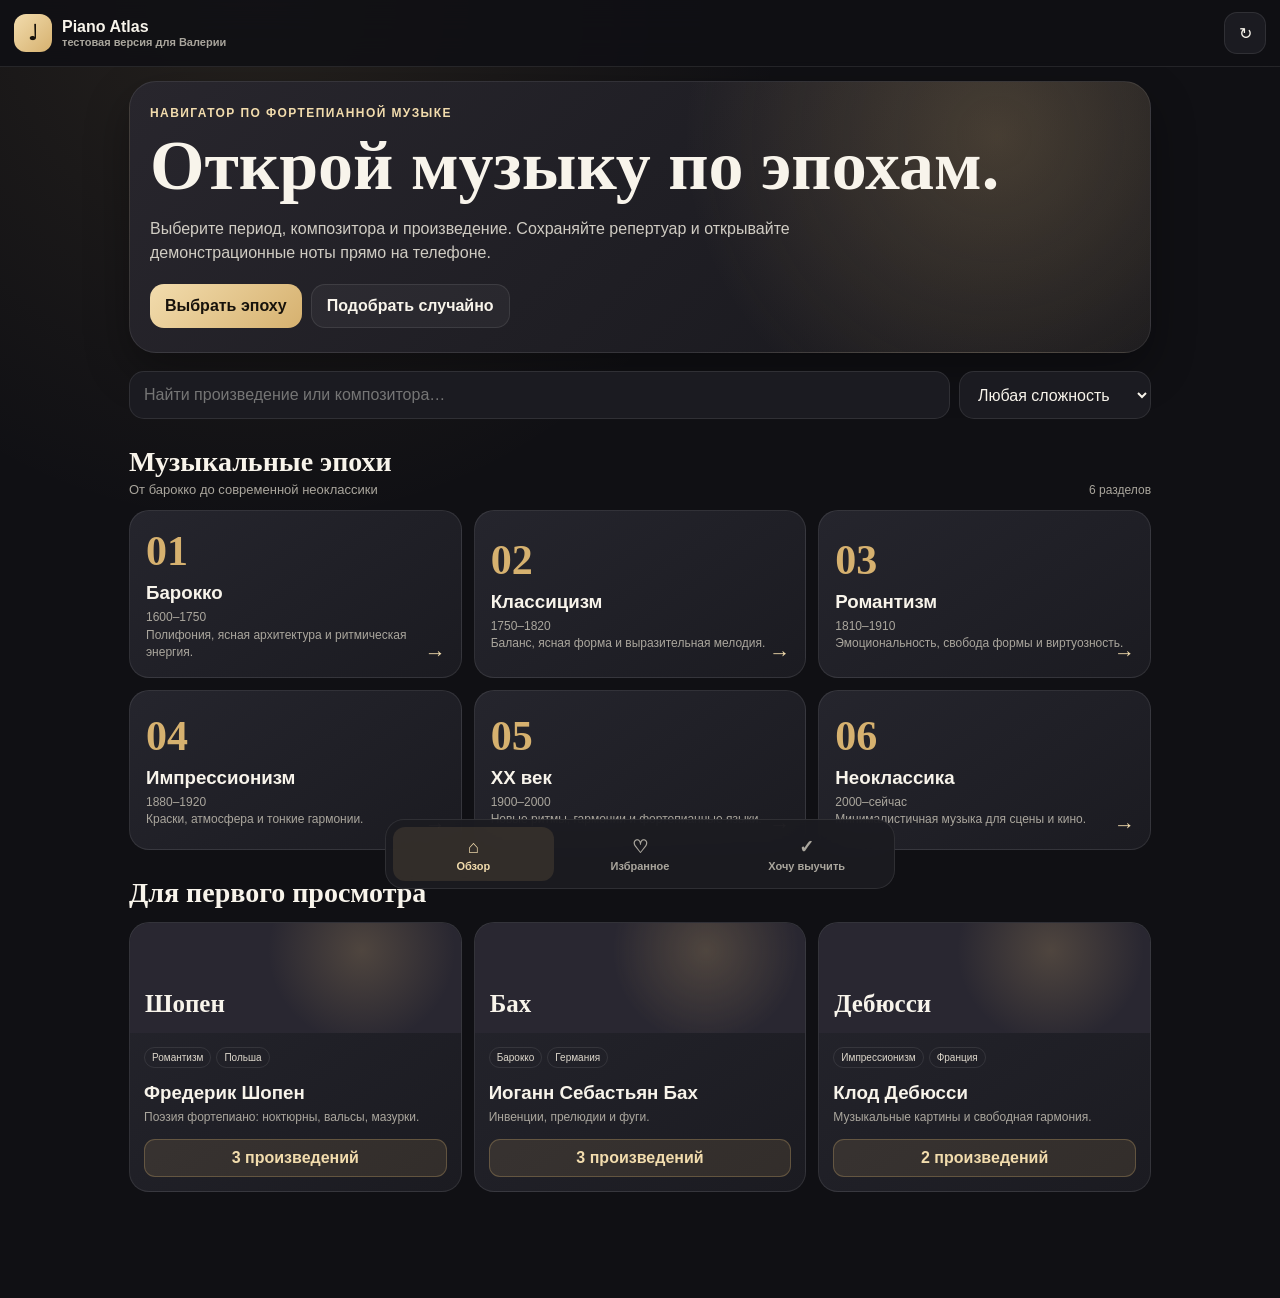
==== piano-atlas/index.html @ 7611631a "Add iPhone-compatible Piano Atlas prototype" ====
<!doctype html><html lang="ru"><head><meta charset="utf-8"><meta name="viewport" content="width=device-width,initial-scale=1,viewport-fit=cover"><meta name="theme-color" content="#101014"><meta name="apple-mobile-web-app-capable" content="yes"><meta name="apple-mobile-web-app-status-bar-style" content="black-translucent"><meta name="apple-mobile-web-app-title" content="Piano Atlas"><meta name="format-detection" content="telephone=no"><title>Piano Atlas</title><style>
:root{--b:#101014;--p:#1b1b21;--p2:#25252d;--t:#f8f4eb;--m:#aaa69d;--g:#d6b16f;--g2:#f2dcad;--l:#ffffff17}*{box-sizing:border-box}html{background:var(--b)}body{margin:0;color:var(--t);background:radial-gradient(circle at 20% 0,#d6b16f1b,transparent 32%),var(--b);font-family:-apple-system,BlinkMacSystemFont,"Segoe UI",sans-serif;min-height:100vh}button,input,select{font:inherit}button{touch-action:manipulation;-webkit-tap-highlight-color:transparent}.app{padding-bottom:calc(92px + env(safe-area-inset-bottom))}.top{position:sticky;top:0;z-index:5;display:flex;justify-content:space-between;align-items:center;padding:calc(12px + env(safe-area-inset-top)) 14px 12px;background:#101014dc;-webkit-backdrop-filter:blur(16px);backdrop-filter:blur(16px);border-bottom:1px solid var(--l)}.brand{display:flex;align-items:center;gap:10px;font-weight:850}.logo{display:grid;place-items:center;width:38px;height:38px;border-radius:12px;background:linear-gradient(135deg,var(--g2),var(--g));color:#17120b;font-size:21px}.sub{font-size:11px;color:var(--m);font-weight:650}.round{width:42px;height:42px;border:1px solid var(--l);border-radius:13px;background:var(--p);color:var(--t)}main{width:min(1050px,100%);margin:auto;padding:14px}.hero{padding:24px 20px;min-height:250px;border:1px solid var(--l);border-radius:27px;background:radial-gradient(circle at 85% 20%,#d6b16f3a,transparent 35%),linear-gradient(135deg,#28262d,#17171c);box-shadow:0 18px 45px #0005}.ey{font-size:12px;letter-spacing:1.4px;text-transform:uppercase;color:var(--g2);font-weight:850}h1{font:700 clamp(38px,10vw,70px)/.98 Georgia,serif;margin:12px 0}h2{font:700 28px Georgia,serif;margin:0}.hero p{color:#d0ccc3;line-height:1.55;max-width:650px}.actions{display:flex;gap:9px;flex-wrap:wrap;margin-top:18px}.primary,.secondary{border-radius:14px;padding:12px 15px;font-weight:800}.primary{border:0;background:linear-gradient(135deg,var(--g2),var(--g));color:#17120b}.secondary{border:1px solid var(--l);background:#ffffff0b;color:var(--t)}.controls{display:grid;grid-template-columns:1fr auto;gap:9px;margin:18px 0}.controls input,.controls select{height:48px;border:1px solid var(--l);border-radius:15px;background:var(--p);color:var(--t);padding:0 14px;min-width:0}.head{display:flex;justify-content:space-between;align-items:end;gap:10px;margin:27px 0 13px}.head p{margin:4px 0 0;color:var(--m);font-size:13px}.count{color:var(--m);font-size:12px}.grid{display:grid;grid-template-columns:repeat(3,1fr);gap:12px}.era,.card{border:1px solid var(--l);border-radius:20px;background:linear-gradient(145deg,var(--p2),var(--p));color:var(--t);text-align:left}.era{position:relative;min-height:160px;padding:16px}.era b{font:700 42px Georgia,serif;color:var(--g)}.era h3,.card h3{margin:7px 0 5px}.era p,.card p{margin:0;color:var(--m);font-size:12px;line-height:1.45}.arrow{position:absolute;right:15px;bottom:12px;color:var(--g2);font-size:21px}.card{overflow:hidden}.cover{height:110px;padding:15px;display:flex;align-items:end;background:radial-gradient(circle at 70% 25%,#d6b16f38,transparent 38%),#292731;font:700 25px Georgia,serif}.body{padding:14px}.pill{display:inline-block;border:1px solid var(--l);border-radius:999px;padding:4px 7px;margin:0 5px 7px 0;font-size:10px;color:#ddd7cb}.open{width:100%;margin-top:12px;border:1px solid #d6b16f4a;border-radius:11px;background:#d6b16f20;color:var(--g2);padding:9px;font-weight:800}.crumb{display:flex;gap:7px;align-items:center;color:var(--m);font-size:12px;margin:2px 0 12px;overflow:auto;white-space:nowrap}.crumb button{border:0;background:none;color:var(--g2);padding:0}.works{display:grid;gap:9px}.work{display:grid;grid-template-columns:1fr auto;gap:10px;align-items:center;padding:13px;border:1px solid var(--l);border-radius:16px;background:var(--p)}.wt{font-weight:800}.ws{font-size:11px;color:var(--m);margin-top:5px}.dots{display:inline-flex;gap:2px;margin-left:5px}.dot{width:6px;height:6px;border-radius:50%;background:#44444c}.dot.on{background:var(--g)}.wa{display:flex;gap:6px}.mini{width:38px;height:38px;border:1px solid var(--l);border-radius:11px;background:var(--p2);color:var(--t)}.mini.on{background:var(--g);color:#17120b}.empty{text-align:center;color:var(--m);padding:30px;border:1px dashed var(--l);border-radius:18px}.nav{position:fixed;z-index:8;left:50%;bottom:calc(11px + env(safe-area-inset-bottom));transform:translateX(-50%);width:min(510px,calc(100% - 22px));display:grid;grid-template-columns:repeat(3,1fr);gap:6px;padding:7px;border:1px solid var(--l);border-radius:19px;background:#1b1b21ed;-webkit-backdrop-filter:blur(16px);backdrop-filter:blur(16px)}.nav button{border:0;border-radius:12px;padding:9px 4px;background:transparent;color:var(--m);font-size:11px;font-weight:750}.nav button.on{background:#d6b16f20;color:var(--g2)}.nav span{display:block;font-size:18px;margin-bottom:2px}.modal{display:none;position:fixed;inset:0;z-index:20;align-items:flex-end;background:#000b;padding:10px}.modal.on{display:flex}.modalbox{width:min(850px,100%);max-height:94dvh;margin:auto;overflow:auto;-webkit-overflow-scrolling:touch;border:1px solid var(--l);border-radius:24px;background:#151519}.mh{position:sticky;top:0;display:flex;justify-content:space-between;align-items:center;padding:13px;background:#151519ed;border-bottom:1px solid var(--l)}.mh b{font-size:14px}.close{width:38px;height:38px;border-radius:11px;border:1px solid var(--l);background:var(--p2);color:var(--t)}.score{padding:13px}.notice{padding:10px;border-radius:12px;background:#d6b16f18;color:#ecd9b2;font-size:12px}.sheet{margin-top:10px;min-height:620px;padding:26px 17px;border-radius:8px;background:#fbfaf5;color:#202020}.sheet h3,.sheet p{text-align:center}.staff{height:82px;margin:16px 0;background:repeating-linear-gradient(to bottom,transparent 0 12px,#333 12px 13px);overflow:hidden}.notes{font:32px/68px Georgia,serif;letter-spacing:10px;white-space:nowrap}.toast{position:fixed;z-index:30;left:50%;bottom:calc(92px + env(safe-area-inset-bottom));transform:translate(-50%,18px);opacity:0;padding:10px 13px;border-radius:12px;background:#f3eadc;color:#17120b;font-weight:800;transition:.2s}.toast.on{opacity:1;transform:translate(-50%,0)}@media(max-width:760px){.grid{grid-template-columns:repeat(2,1fr)}}@media(max-width:540px){main{padding:11px}.grid{grid-template-columns:1fr}.controls{grid-template-columns:1fr}.work{grid-template-columns:1fr}.wa{justify-content:flex-end}.hero{min-height:285px}.top{padding-left:11px;padding-right:11px}}
</style></head><body><div class="app"><header class="top"><div class="brand"><div class="logo">♩</div><div>Piano Atlas<div class="sub">тестовая версия для Валерии</div></div></div><button class="round" id="random">↻</button></header><main id="main"></main><nav class="nav"><button class="on" data-v="home"><span>⌂</span>Обзор</button><button data-v="fav"><span>♡</span>Избранное</button><button data-v="learn"><span>✓</span>Хочу выучить</button></nav></div><div class="modal" id="modal"><div class="modalbox"><div class="mh"><b id="mt">Ноты</b><button class="close" id="close">✕</button></div><div class="score" id="score"></div></div></div><div class="toast" id="toast"></div><script>
var DATA=[
{id:'baroque',n:'Барокко',y:'1600–1750',d:'Полифония, ясная архитектура и ритмическая энергия.',c:[{id:'bach',n:'Иоганн Себастьян Бах',l:'1685–1750',k:'Германия',a:'Инвенции, прелюдии и фуги.',w:[['b1','Прелюдия до мажор, BWV 846',3,'2–3 мин','светлое',1],['b2','Инвенция №1, BWV 772',5,'2 мин','собранное',1],['b3','Менуэт соль мажор',2,'2 мин','лёгкое',1]]},{id:'scar',n:'Доменико Скарлатти',l:'1685–1757',k:'Италия',a:'Виртуозные клавирные сонаты.',w:[['s1','Соната ре минор, K.32',4,'3 мин','задумчивое',1],['s2','Соната ре минор, K.141',8,'4 мин','драматичное',1]]}]},
{id:'classic',n:'Классицизм',y:'1750–1820',d:'Баланс, ясная форма и выразительная мелодия.',c:[{id:'mozart',n:'Вольфганг Амадей Моцарт',l:'1756–1791',k:'Австрия',a:'Прозрачная фактура и безупречная форма.',w:[['m1','Соната до мажор, K.545',5,'4–5 мин','изящное',1],['m2','Турецкий марш, K.331',7,'3–4 мин','энергичное',1]]},{id:'beet',n:'Людвиг ван Бетховен',l:'1770–1827',k:'Германия',a:'Мост между классицизмом и романтизмом.',w:[['v1','К Элизе, WoO 59',5,'3 мин','лирическое',1],['v2','Лунная соната — I часть',6,'6 мин','меланхоличное',1]]}]},
{id:'romantic',n:'Романтизм',y:'1810–1910',d:'Эмоциональность, свобода формы и виртуозность.',c:[{id:'chopin',n:'Фредерик Шопен',l:'1810–1849',k:'Польша',a:'Поэзия фортепиано: ноктюрны, вальсы, мазурки.',w:[['c1','Прелюдия ми минор, Op.28 №4',4,'2 мин','печальное',1],['c2','Вальс ля минор, B.150',4,'2–3 мин','лирическое',1],['c3','Ноктюрн Op.9 №2',7,'4–5 мин','романтическое',1]]},{id:'tchai',n:'Пётр Чайковский',l:'1840–1893',k:'Россия',a:'Лирические миниатюры и яркая образность.',w:[['t1','Утренняя молитва, Op.39 №1',3,'2 мин','спокойное',1],['t2','Октябрь. Осенняя песнь',6,'5 мин','ностальгическое',1]]},{id:'rach',n:'Сергей Рахманинов',l:'1873–1943',k:'Россия',a:'Широкая мелодика и мощная фактура.',w:[['r1','Прелюдия до-диез минор',8,'4–5 мин','драматичное',1],['r2','Вокализ — переложение',7,'5–6 мин','лирическое',0]]}]},
{id:'impress',n:'Импрессионизм',y:'1880–1920',d:'Краски, атмосфера и тонкие гармонии.',c:[{id:'debussy',n:'Клод Дебюсси',l:'1862–1918',k:'Франция',a:'Музыкальные картины и свободная гармония.',w:[['d1','Лунный свет',7,'5 мин','воздушное',1],['d2','Арабеска №1',6,'4 мин','текучее',1]]},{id:'satie',n:'Эрик Сати',l:'1866–1925',k:'Франция',a:'Простота, пространство и ирония.',w:[['e1','Gymnopédie №1',4,'3–4 мин','медитативное',1],['e2','Gnossienne №1',5,'3 мин','таинственное',1]]}]},
{id:'modern',n:'XX век',y:'1900–2000',d:'Новые ритмы, гармонии и фортепианные языки.',c:[{id:'prok',n:'Сергей Прокофьев',l:'1891–1953',k:'Россия',a:'Моторика, сарказм и выразительная мелодия.',w:[['p1','Мимолётности — избранное',7,'1–3 мин','контрастное',0]]},{id:'shost',n:'Дмитрий Шостакович',l:'1906–1975',k:'СССР',a:'Ирония, трагизм и ясная логика.',w:[['h1','Прелюдия ми минор, Op.34 №4',6,'2 мин','сдержанное',0]]}]},
{id:'neo',n:'Неоклассика',y:'2000–сейчас',d:'Минималистичная музыка для сцены и кино.',c:[{id:'einaudi',n:'Людовико Эйнауди',l:'1955–',k:'Италия',a:'Повторяющиеся фактуры и кинематографичная лирика.',w:[['n1','Nuvole Bianche',5,'6 мин','вдохновляющее',0],['n2','Experience',6,'5 мин','нарастающее',0]]},{id:'richter',n:'Макс Рихтер',l:'1966–',k:'Великобритания',a:'Неоклассика, электроника и музыка для кино.',w:[['n3','Written on the Sky',5,'3 мин','созерцательное',0]]}]}
];
function $(s){return document.querySelector(s)}function storeGet(k){try{return JSON.parse(localStorage.getItem(k)||'[]')}catch(e){return[]}}function storeSet(k,v){try{localStorage.setItem(k,JSON.stringify(v))}catch(e){}}var S={v:'home',era:null,comp:null,q:'',level:'all',fav:storeGet('pa_fav'),learn:storeGet('pa_learn')};
function all(){var a=[];DATA.forEach(function(e){e.c.forEach(function(c){c.w.forEach(function(x){a.push({id:x[0],title:x[1],level:x[2],time:x[3],mood:x[4],free:x[5],comp:c.n,cid:c.id,era:e.n,eid:e.id})})})});return a}function era(id){return DATA.filter(function(x){return x.id===id})[0]}function comp(id){var r;DATA.forEach(function(e){e.c.forEach(function(c){if(c.id===id)r=c})});return r}function work(id){return all().filter(function(x){return x.id===id})[0]}function dots(n){var s='<span class="dots">';for(var i=0;i<10;i++)s+='<i class="dot '+(i<n?'on':'')+'"></i>';return s+'</span>'}function toast(t){var x=$('#toast');x.textContent=t;x.classList.add('on');setTimeout(function(){x.classList.remove('on')},1500)}function nav(){document.querySelectorAll('.nav button').forEach(function(b){b.classList.toggle('on',b.dataset.v===S.v)})}function go(v){S.v=v;render()}function render(){nav();if(S.v==='home')home();if(S.v==='era')eraView();if(S.v==='comp')compView();if(S.v==='fav')listView('Избранное',S.fav,'Отмечайте произведения сердцем.');if(S.v==='learn')listView('Хочу выучить',S.learn,'Добавляйте произведения в план занятий.');try{scrollTo({top:0,behavior:'smooth'})}catch(e){scrollTo(0,0)}}
function controls(){return'<div class="controls"><input id="q" placeholder="Найти произведение или композитора…"><select id="level"><option value="all">Любая сложность</option><option value="easy">1–4: начинающий</option><option value="mid">5–7: средний</option><option value="hard">8–10: продвинутый</option></select></div><div id="results"></div>'}function bindControls(){var q=$('#q'),l=$('#level');q.value=S.q;l.value=S.level;q.oninput=function(){S.q=this.value;results()};l.onchange=function(){S.level=this.value;results()}}function match(w){var q=S.q.toLowerCase().trim(),ok=!q||(w.title+' '+w.comp+' '+w.era+' '+w.mood).toLowerCase().indexOf(q)>-1;return ok&&(S.level==='all'||S.level==='easy'&&w.level<=4||S.level==='mid'&&w.level>=5&&w.level<=7||S.level==='hard'&&w.level>=8)}function results(){var a=all().filter(match);$('#results').innerHTML=S.q||S.level!=='all'?rows(a):'';bindWorks()}
function home(){$('#main').innerHTML='<section class="hero"><div class="ey">Навигатор по фортепианной музыке</div><h1>Открой музыку по эпохам.</h1><p>Выберите период, композитора и произведение. Сохраняйте репертуар и открывайте демонстрационные ноты прямо на телефоне.</p><div class="actions"><button class="primary" id="start">Выбрать эпоху</button><button class="secondary" id="pick">Подобрать случайно</button></div></section>'+controls()+'<div class="head" id="eras"><div><h2>Музыкальные эпохи</h2><p>От барокко до современной неоклассики</p></div><span class="count">'+DATA.length+' разделов</span></div><section class="grid">'+DATA.map(function(e,i){return'<button class="era" data-era="'+e.id+'"><b>0'+(i+1)+'</b><h3>'+e.n+'</h3><p>'+e.y+'<br>'+e.d+'</p><span class="arrow">→</span></button>'}).join('')+'</section><div class="head"><div><h2>Для первого просмотра</h2></div></div><section class="grid">'+['chopin','bach','debussy'].map(function(id){return card(comp(id))}).join('')+'</section>';$('#start').onclick=function(){$('#eras').scrollIntoView({behavior:'smooth'})};$('#pick').onclick=random;document.querySelectorAll('[data-era]').forEach(function(b){b.onclick=function(){S.era=this.dataset.era;go('era')}});bindControls();bindComps()}
function card(c){var e;DATA.forEach(function(x){if(x.c.indexOf(c)>-1)e=x});return'<article class="card"><div class="cover">'+c.n.split(' ').pop()+'</div><div class="body"><span class="pill">'+e.n+'</span><span class="pill">'+c.k+'</span><h3>'+c.n+'</h3><p>'+c.a+'</p><button class="open opencomp" data-c="'+c.id+'">'+c.w.length+' произведений</button></div></article>'}function bindComps(){document.querySelectorAll('.opencomp').forEach(function(b){b.onclick=function(){S.comp=this.dataset.c;DATA.forEach(function(e){e.c.forEach(function(c){if(c.id===S.comp)S.era=e.id})});go('comp')}})}
function eraView(){var e=era(S.era);$('#main').innerHTML='<div class="crumb"><button id="home">Обзор</button><span>›</span><span>'+e.n+'</span></div><section class="hero"><div class="ey">'+e.y+'</div><h1>'+e.n+'</h1><p>'+e.d+'</p></section><div class="head"><div><h2>Композиторы</h2><p>Выберите автора</p></div><span class="count">'+e.c.length+'</span></div><section class="grid">'+e.c.map(card).join('')+'</section>';$('#home').onclick=function(){go('home')};bindComps()}
function compView(){var c=comp(S.comp),e=era(S.era);var ww=c.w.map(function(x){return{id:x[0],title:x[1],level:x[2],time:x[3],mood:x[4],free:x[5],comp:c.n}});$('#main').innerHTML='<div class="crumb"><button id="home">Обзор</button><span>›</span><button id="back">'+e.n+'</button><span>›</span><span>'+c.n+'</span></div><section class="hero"><div class="ey">'+c.k+' · '+c.l+'</div><h1>'+c.n+'</h1><p>'+c.a+'</p></section><div class="head"><div><h2>Произведения</h2><p>Сложность, длительность и доступность нот</p></div></div><section class="works">'+rows(ww)+'</section>';$('#home').onclick=function(){go('home')};$('#back').onclick=function(){go('era')};bindWorks()}
function rows(a){if(!a.length)return'<div class="empty">Ничего не найдено.</div>';return a.map(function(w){return'<article class="work"><div><div class="wt">'+w.title+dots(w.level)+'</div><div class="ws">'+(w.comp?w.comp+' · ':'')+w.time+' · '+w.mood+'</div></div><div class="wa"><button class="mini fav '+(S.fav.indexOf(w.id)>-1?'on':'')+'" data-id="'+w.id+'">♡</button><button class="mini learn '+(S.learn.indexOf(w.id)>-1?'on':'')+'" data-id="'+w.id+'">✓</button><button class="mini scorebtn" data-id="'+w.id+'">♫</button></div></article>'}).join('')}function bindWorks(){document.querySelectorAll('.fav').forEach(function(b){b.onclick=function(){toggle('fav',this.dataset.id)}});document.querySelectorAll('.learn').forEach(function(b){b.onclick=function(){toggle('learn',this.dataset.id)}});document.querySelectorAll('.scorebtn').forEach(function(b){b.onclick=function(){openScore(this.dataset.id)}})}function toggle(k,id){var a=S[k],i=a.indexOf(id);if(i>-1){a.splice(i,1);toast('Удалено')}else{a.push(id);toast('Добавлено')}storeSet('pa_'+k,a);render()}function listView(title,ids,empty){var a=ids.map(work).filter(Boolean);$('#main').innerHTML='<section class="hero"><div class="ey">Личная коллекция</div><h1>'+title+'</h1><p>'+empty+'</p></section><div class="head"><div><h2>'+(a.length?'Ваш список':'Пока пусто')+'</h2></div><span class="count">'+a.length+'</span></div><section class="works">'+(a.length?rows(a):'<div class="empty">'+empty+'</div>')+'</section>';bindWorks()}
function openScore(id){var w=work(id);$('#mt').textContent=w.title;var lock=w.free?'Демонстрационная страница. В рабочей версии здесь будет легальный PDF.':'Ноты защищены авторским правом. Здесь будет ссылка на покупку или лицензированная версия.';var body='<div class="notice">'+lock+'</div><div class="sheet"><h3>'+w.title+'</h3><p>'+w.comp+'</p>';if(!w.free)body+='<p style="font-size:45px;margin-top:120px">🔒</p>';else{var p=['♩ ♪ ♫ ♩ ♩ ♪ ♫','♫ ♩ ♪ ♩ ♫ ♪ ♩','♩ ♩ ♫ ♪ ♩ ♫ ♪','♪ ♫ ♩ ♪ ♩ ♩ ♫','♫ ♪ ♩ ♫ ♪ ♩ ♪'];p.forEach(function(x){body+='<div class="staff"><div class="notes">'+x+'</div></div>'})}$('#score').innerHTML=body+'</div>';$('#modal').classList.add('on')}function random(){var a=all();openScore(a[Math.floor(Math.random()*a.length)].id)}
$('#close').onclick=function(){$('#modal').classList.remove('on')};$('#modal').onclick=function(e){if(e.target===this)this.classList.remove('on')};$('#random').onclick=random;document.querySelectorAll('.nav button').forEach(function(b){b.onclick=function(){S.era=null;S.comp=null;go(this.dataset.v)}});render();
</script></body></html>
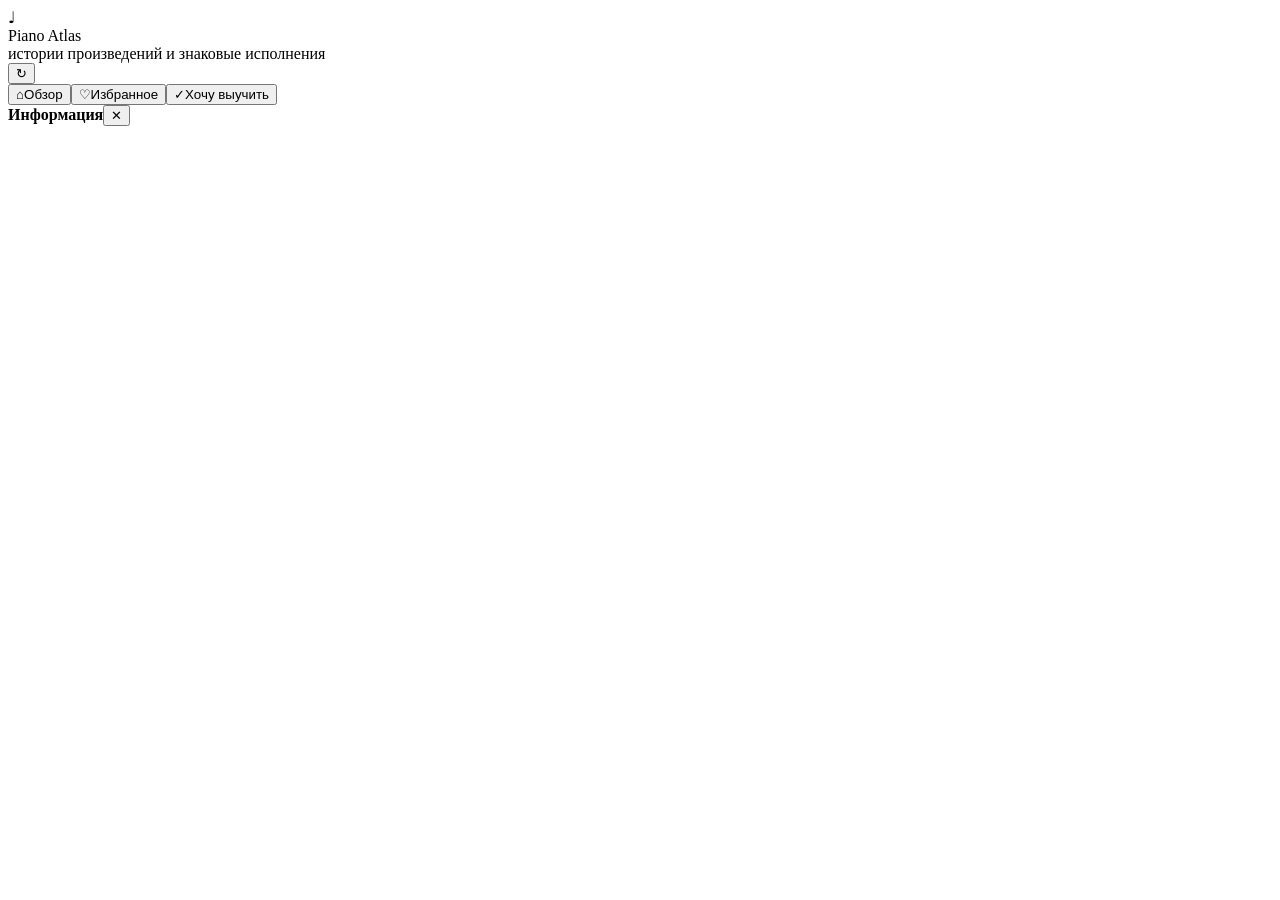
==== commit 309d3b5b: "Split Piano Atlas into enriched app files" ====
--- a/piano-atlas/index.html
+++ b/piano-atlas/index.html
@@ -1,22 +1,2 @@
-<!doctype html><html lang="ru"><head><meta charset="utf-8"><meta name="viewport" content="width=device-width,initial-scale=1,viewport-fit=cover"><meta name="theme-color" content="#101014"><meta name="apple-mobile-web-app-capable" content="yes"><meta name="apple-mobile-web-app-status-bar-style" content="black-translucent"><meta name="apple-mobile-web-app-title" content="Piano Atlas"><meta name="format-detection" content="telephone=no"><title>Piano Atlas</title><style>
-:root{--b:#101014;--p:#1b1b21;--p2:#25252d;--t:#f8f4eb;--m:#aaa69d;--g:#d6b16f;--g2:#f2dcad;--l:#ffffff17}*{box-sizing:border-box}html{background:var(--b)}body{margin:0;color:var(--t);background:radial-gradient(circle at 20% 0,#d6b16f1b,transparent 32%),var(--b);font-family:-apple-system,BlinkMacSystemFont,"Segoe UI",sans-serif;min-height:100vh}button,input,select{font:inherit}button{touch-action:manipulation;-webkit-tap-highlight-color:transparent}.app{padding-bottom:calc(92px + env(safe-area-inset-bottom))}.top{position:sticky;top:0;z-index:5;display:flex;justify-content:space-between;align-items:center;padding:calc(12px + env(safe-area-inset-top)) 14px 12px;background:#101014dc;-webkit-backdrop-filter:blur(16px);backdrop-filter:blur(16px);border-bottom:1px solid var(--l)}.brand{display:flex;align-items:center;gap:10px;font-weight:850}.logo{display:grid;place-items:center;width:38px;height:38px;border-radius:12px;background:linear-gradient(135deg,var(--g2),var(--g));color:#17120b;font-size:21px}.sub{font-size:11px;color:var(--m);font-weight:650}.round{width:42px;height:42px;border:1px solid var(--l);border-radius:13px;background:var(--p);color:var(--t)}main{width:min(1050px,100%);margin:auto;padding:14px}.hero{padding:24px 20px;min-height:250px;border:1px solid var(--l);border-radius:27px;background:radial-gradient(circle at 85% 20%,#d6b16f3a,transparent 35%),linear-gradient(135deg,#28262d,#17171c);box-shadow:0 18px 45px #0005}.ey{font-size:12px;letter-spacing:1.4px;text-transform:uppercase;color:var(--g2);font-weight:850}h1{font:700 clamp(38px,10vw,70px)/.98 Georgia,serif;margin:12px 0}h2{font:700 28px Georgia,serif;margin:0}.hero p{color:#d0ccc3;line-height:1.55;max-width:650px}.actions{display:flex;gap:9px;flex-wrap:wrap;margin-top:18px}.primary,.secondary{border-radius:14px;padding:12px 15px;font-weight:800}.primary{border:0;background:linear-gradient(135deg,var(--g2),var(--g));color:#17120b}.secondary{border:1px solid var(--l);background:#ffffff0b;color:var(--t)}.controls{display:grid;grid-template-columns:1fr auto;gap:9px;margin:18px 0}.controls input,.controls select{height:48px;border:1px solid var(--l);border-radius:15px;background:var(--p);color:var(--t);padding:0 14px;min-width:0}.head{display:flex;justify-content:space-between;align-items:end;gap:10px;margin:27px 0 13px}.head p{margin:4px 0 0;color:var(--m);font-size:13px}.count{color:var(--m);font-size:12px}.grid{display:grid;grid-template-columns:repeat(3,1fr);gap:12px}.era,.card{border:1px solid var(--l);border-radius:20px;background:linear-gradient(145deg,var(--p2),var(--p));color:var(--t);text-align:left}.era{position:relative;min-height:160px;padding:16px}.era b{font:700 42px Georgia,serif;color:var(--g)}.era h3,.card h3{margin:7px 0 5px}.era p,.card p{margin:0;color:var(--m);font-size:12px;line-height:1.45}.arrow{position:absolute;right:15px;bottom:12px;color:var(--g2);font-size:21px}.card{overflow:hidden}.cover{height:110px;padding:15px;display:flex;align-items:end;background:radial-gradient(circle at 70% 25%,#d6b16f38,transparent 38%),#292731;font:700 25px Georgia,serif}.body{padding:14px}.pill{display:inline-block;border:1px solid var(--l);border-radius:999px;padding:4px 7px;margin:0 5px 7px 0;font-size:10px;color:#ddd7cb}.open{width:100%;margin-top:12px;border:1px solid #d6b16f4a;border-radius:11px;background:#d6b16f20;color:var(--g2);padding:9px;font-weight:800}.crumb{display:flex;gap:7px;align-items:center;color:var(--m);font-size:12px;margin:2px 0 12px;overflow:auto;white-space:nowrap}.crumb button{border:0;background:none;color:var(--g2);padding:0}.works{display:grid;gap:9px}.work{display:grid;grid-template-columns:1fr auto;gap:10px;align-items:center;padding:13px;border:1px solid var(--l);border-radius:16px;background:var(--p)}.wt{font-weight:800}.ws{font-size:11px;color:var(--m);margin-top:5px}.dots{display:inline-flex;gap:2px;margin-left:5px}.dot{width:6px;height:6px;border-radius:50%;background:#44444c}.dot.on{background:var(--g)}.wa{display:flex;gap:6px}.mini{width:38px;height:38px;border:1px solid var(--l);border-radius:11px;background:var(--p2);color:var(--t)}.mini.on{background:var(--g);color:#17120b}.empty{text-align:center;color:var(--m);padding:30px;border:1px dashed var(--l);border-radius:18px}.nav{position:fixed;z-index:8;left:50%;bottom:calc(11px + env(safe-area-inset-bottom));transform:translateX(-50%);width:min(510px,calc(100% - 22px));display:grid;grid-template-columns:repeat(3,1fr);gap:6px;padding:7px;border:1px solid var(--l);border-radius:19px;background:#1b1b21ed;-webkit-backdrop-filter:blur(16px);backdrop-filter:blur(16px)}.nav button{border:0;border-radius:12px;padding:9px 4px;background:transparent;color:var(--m);font-size:11px;font-weight:750}.nav button.on{background:#d6b16f20;color:var(--g2)}.nav span{display:block;font-size:18px;margin-bottom:2px}.modal{display:none;position:fixed;inset:0;z-index:20;align-items:flex-end;background:#000b;padding:10px}.modal.on{display:flex}.modalbox{width:min(850px,100%);max-height:94dvh;margin:auto;overflow:auto;-webkit-overflow-scrolling:touch;border:1px solid var(--l);border-radius:24px;background:#151519}.mh{position:sticky;top:0;display:flex;justify-content:space-between;align-items:center;padding:13px;background:#151519ed;border-bottom:1px solid var(--l)}.mh b{font-size:14px}.close{width:38px;height:38px;border-radius:11px;border:1px solid var(--l);background:var(--p2);color:var(--t)}.score{padding:13px}.notice{padding:10px;border-radius:12px;background:#d6b16f18;color:#ecd9b2;font-size:12px}.sheet{margin-top:10px;min-height:620px;padding:26px 17px;border-radius:8px;background:#fbfaf5;color:#202020}.sheet h3,.sheet p{text-align:center}.staff{height:82px;margin:16px 0;background:repeating-linear-gradient(to bottom,transparent 0 12px,#333 12px 13px);overflow:hidden}.notes{font:32px/68px Georgia,serif;letter-spacing:10px;white-space:nowrap}.toast{position:fixed;z-index:30;left:50%;bottom:calc(92px + env(safe-area-inset-bottom));transform:translate(-50%,18px);opacity:0;padding:10px 13px;border-radius:12px;background:#f3eadc;color:#17120b;font-weight:800;transition:.2s}.toast.on{opacity:1;transform:translate(-50%,0)}@media(max-width:760px){.grid{grid-template-columns:repeat(2,1fr)}}@media(max-width:540px){main{padding:11px}.grid{grid-template-columns:1fr}.controls{grid-template-columns:1fr}.work{grid-template-columns:1fr}.wa{justify-content:flex-end}.hero{min-height:285px}.top{padding-left:11px;padding-right:11px}}
-</style></head><body><div class="app"><header class="top"><div class="brand"><div class="logo">♩</div><div>Piano Atlas<div class="sub">тестовая версия для Валерии</div></div></div><button class="round" id="random">↻</button></header><main id="main"></main><nav class="nav"><button class="on" data-v="home"><span>⌂</span>Обзор</button><button data-v="fav"><span>♡</span>Избранное</button><button data-v="learn"><span>✓</span>Хочу выучить</button></nav></div><div class="modal" id="modal"><div class="modalbox"><div class="mh"><b id="mt">Ноты</b><button class="close" id="close">✕</button></div><div class="score" id="score"></div></div></div><div class="toast" id="toast"></div><script>
-var DATA=[
-{id:'baroque',n:'Барокко',y:'1600–1750',d:'Полифония, ясная архитектура и ритмическая энергия.',c:[{id:'bach',n:'Иоганн Себастьян Бах',l:'1685–1750',k:'Германия',a:'Инвенции, прелюдии и фуги.',w:[['b1','Прелюдия до мажор, BWV 846',3,'2–3 мин','светлое',1],['b2','Инвенция №1, BWV 772',5,'2 мин','собранное',1],['b3','Менуэт соль мажор',2,'2 мин','лёгкое',1]]},{id:'scar',n:'Доменико Скарлатти',l:'1685–1757',k:'Италия',a:'Виртуозные клавирные сонаты.',w:[['s1','Соната ре минор, K.32',4,'3 мин','задумчивое',1],['s2','Соната ре минор, K.141',8,'4 мин','драматичное',1]]}]},
-{id:'classic',n:'Классицизм',y:'1750–1820',d:'Баланс, ясная форма и выразительная мелодия.',c:[{id:'mozart',n:'Вольфганг Амадей Моцарт',l:'1756–1791',k:'Австрия',a:'Прозрачная фактура и безупречная форма.',w:[['m1','Соната до мажор, K.545',5,'4–5 мин','изящное',1],['m2','Турецкий марш, K.331',7,'3–4 мин','энергичное',1]]},{id:'beet',n:'Людвиг ван Бетховен',l:'1770–1827',k:'Германия',a:'Мост между классицизмом и романтизмом.',w:[['v1','К Элизе, WoO 59',5,'3 мин','лирическое',1],['v2','Лунная соната — I часть',6,'6 мин','меланхоличное',1]]}]},
-{id:'romantic',n:'Романтизм',y:'1810–1910',d:'Эмоциональность, свобода формы и виртуозность.',c:[{id:'chopin',n:'Фредерик Шопен',l:'1810–1849',k:'Польша',a:'Поэзия фортепиано: ноктюрны, вальсы, мазурки.',w:[['c1','Прелюдия ми минор, Op.28 №4',4,'2 мин','печальное',1],['c2','Вальс ля минор, B.150',4,'2–3 мин','лирическое',1],['c3','Ноктюрн Op.9 №2',7,'4–5 мин','романтическое',1]]},{id:'tchai',n:'Пётр Чайковский',l:'1840–1893',k:'Россия',a:'Лирические миниатюры и яркая образность.',w:[['t1','Утренняя молитва, Op.39 №1',3,'2 мин','спокойное',1],['t2','Октябрь. Осенняя песнь',6,'5 мин','ностальгическое',1]]},{id:'rach',n:'Сергей Рахманинов',l:'1873–1943',k:'Россия',a:'Широкая мелодика и мощная фактура.',w:[['r1','Прелюдия до-диез минор',8,'4–5 мин','драматичное',1],['r2','Вокализ — переложение',7,'5–6 мин','лирическое',0]]}]},
-{id:'impress',n:'Импрессионизм',y:'1880–1920',d:'Краски, атмосфера и тонкие гармонии.',c:[{id:'debussy',n:'Клод Дебюсси',l:'1862–1918',k:'Франция',a:'Музыкальные картины и свободная гармония.',w:[['d1','Лунный свет',7,'5 мин','воздушное',1],['d2','Арабеска №1',6,'4 мин','текучее',1]]},{id:'satie',n:'Эрик Сати',l:'1866–1925',k:'Франция',a:'Простота, пространство и ирония.',w:[['e1','Gymnopédie №1',4,'3–4 мин','медитативное',1],['e2','Gnossienne №1',5,'3 мин','таинственное',1]]}]},
-{id:'modern',n:'XX век',y:'1900–2000',d:'Новые ритмы, гармонии и фортепианные языки.',c:[{id:'prok',n:'Сергей Прокофьев',l:'1891–1953',k:'Россия',a:'Моторика, сарказм и выразительная мелодия.',w:[['p1','Мимолётности — избранное',7,'1–3 мин','контрастное',0]]},{id:'shost',n:'Дмитрий Шостакович',l:'1906–1975',k:'СССР',a:'Ирония, трагизм и ясная логика.',w:[['h1','Прелюдия ми минор, Op.34 №4',6,'2 мин','сдержанное',0]]}]},
-{id:'neo',n:'Неоклассика',y:'2000–сейчас',d:'Минималистичная музыка для сцены и кино.',c:[{id:'einaudi',n:'Людовико Эйнауди',l:'1955–',k:'Италия',a:'Повторяющиеся фактуры и кинематографичная лирика.',w:[['n1','Nuvole Bianche',5,'6 мин','вдохновляющее',0],['n2','Experience',6,'5 мин','нарастающее',0]]},{id:'richter',n:'Макс Рихтер',l:'1966–',k:'Великобритания',a:'Неоклассика, электроника и музыка для кино.',w:[['n3','Written on the Sky',5,'3 мин','созерцательное',0]]}]}
-];
-function $(s){return document.querySelector(s)}function storeGet(k){try{return JSON.parse(localStorage.getItem(k)||'[]')}catch(e){return[]}}function storeSet(k,v){try{localStorage.setItem(k,JSON.stringify(v))}catch(e){}}var S={v:'home',era:null,comp:null,q:'',level:'all',fav:storeGet('pa_fav'),learn:storeGet('pa_learn')};
-function all(){var a=[];DATA.forEach(function(e){e.c.forEach(function(c){c.w.forEach(function(x){a.push({id:x[0],title:x[1],level:x[2],time:x[3],mood:x[4],free:x[5],comp:c.n,cid:c.id,era:e.n,eid:e.id})})})});return a}function era(id){return DATA.filter(function(x){return x.id===id})[0]}function comp(id){var r;DATA.forEach(function(e){e.c.forEach(function(c){if(c.id===id)r=c})});return r}function work(id){return all().filter(function(x){return x.id===id})[0]}function dots(n){var s='<span class="dots">';for(var i=0;i<10;i++)s+='<i class="dot '+(i<n?'on':'')+'"></i>';return s+'</span>'}function toast(t){var x=$('#toast');x.textContent=t;x.classList.add('on');setTimeout(function(){x.classList.remove('on')},1500)}function nav(){document.querySelectorAll('.nav button').forEach(function(b){b.classList.toggle('on',b.dataset.v===S.v)})}function go(v){S.v=v;render()}function render(){nav();if(S.v==='home')home();if(S.v==='era')eraView();if(S.v==='comp')compView();if(S.v==='fav')listView('Избранное',S.fav,'Отмечайте произведения сердцем.');if(S.v==='learn')listView('Хочу выучить',S.learn,'Добавляйте произведения в план занятий.');try{scrollTo({top:0,behavior:'smooth'})}catch(e){scrollTo(0,0)}}
-function controls(){return'<div class="controls"><input id="q" placeholder="Найти произведение или композитора…"><select id="level"><option value="all">Любая сложность</option><option value="easy">1–4: начинающий</option><option value="mid">5–7: средний</option><option value="hard">8–10: продвинутый</option></select></div><div id="results"></div>'}function bindControls(){var q=$('#q'),l=$('#level');q.value=S.q;l.value=S.level;q.oninput=function(){S.q=this.value;results()};l.onchange=function(){S.level=this.value;results()}}function match(w){var q=S.q.toLowerCase().trim(),ok=!q||(w.title+' '+w.comp+' '+w.era+' '+w.mood).toLowerCase().indexOf(q)>-1;return ok&&(S.level==='all'||S.level==='easy'&&w.level<=4||S.level==='mid'&&w.level>=5&&w.level<=7||S.level==='hard'&&w.level>=8)}function results(){var a=all().filter(match);$('#results').innerHTML=S.q||S.level!=='all'?rows(a):'';bindWorks()}
-function home(){$('#main').innerHTML='<section class="hero"><div class="ey">Навигатор по фортепианной музыке</div><h1>Открой музыку по эпохам.</h1><p>Выберите период, композитора и произведение. Сохраняйте репертуар и открывайте демонстрационные ноты прямо на телефоне.</p><div class="actions"><button class="primary" id="start">Выбрать эпоху</button><button class="secondary" id="pick">Подобрать случайно</button></div></section>'+controls()+'<div class="head" id="eras"><div><h2>Музыкальные эпохи</h2><p>От барокко до современной неоклассики</p></div><span class="count">'+DATA.length+' разделов</span></div><section class="grid">'+DATA.map(function(e,i){return'<button class="era" data-era="'+e.id+'"><b>0'+(i+1)+'</b><h3>'+e.n+'</h3><p>'+e.y+'<br>'+e.d+'</p><span class="arrow">→</span></button>'}).join('')+'</section><div class="head"><div><h2>Для первого просмотра</h2></div></div><section class="grid">'+['chopin','bach','debussy'].map(function(id){return card(comp(id))}).join('')+'</section>';$('#start').onclick=function(){$('#eras').scrollIntoView({behavior:'smooth'})};$('#pick').onclick=random;document.querySelectorAll('[data-era]').forEach(function(b){b.onclick=function(){S.era=this.dataset.era;go('era')}});bindControls();bindComps()}
-function card(c){var e;DATA.forEach(function(x){if(x.c.indexOf(c)>-1)e=x});return'<article class="card"><div class="cover">'+c.n.split(' ').pop()+'</div><div class="body"><span class="pill">'+e.n+'</span><span class="pill">'+c.k+'</span><h3>'+c.n+'</h3><p>'+c.a+'</p><button class="open opencomp" data-c="'+c.id+'">'+c.w.length+' произведений</button></div></article>'}function bindComps(){document.querySelectorAll('.opencomp').forEach(function(b){b.onclick=function(){S.comp=this.dataset.c;DATA.forEach(function(e){e.c.forEach(function(c){if(c.id===S.comp)S.era=e.id})});go('comp')}})}
-function eraView(){var e=era(S.era);$('#main').innerHTML='<div class="crumb"><button id="home">Обзор</button><span>›</span><span>'+e.n+'</span></div><section class="hero"><div class="ey">'+e.y+'</div><h1>'+e.n+'</h1><p>'+e.d+'</p></section><div class="head"><div><h2>Композиторы</h2><p>Выберите автора</p></div><span class="count">'+e.c.length+'</span></div><section class="grid">'+e.c.map(card).join('')+'</section>';$('#home').onclick=function(){go('home')};bindComps()}
-function compView(){var c=comp(S.comp),e=era(S.era);var ww=c.w.map(function(x){return{id:x[0],title:x[1],level:x[2],time:x[3],mood:x[4],free:x[5],comp:c.n}});$('#main').innerHTML='<div class="crumb"><button id="home">Обзор</button><span>›</span><button id="back">'+e.n+'</button><span>›</span><span>'+c.n+'</span></div><section class="hero"><div class="ey">'+c.k+' · '+c.l+'</div><h1>'+c.n+'</h1><p>'+c.a+'</p></section><div class="head"><div><h2>Произведения</h2><p>Сложность, длительность и доступность нот</p></div></div><section class="works">'+rows(ww)+'</section>';$('#home').onclick=function(){go('home')};$('#back').onclick=function(){go('era')};bindWorks()}
-function rows(a){if(!a.length)return'<div class="empty">Ничего не найдено.</div>';return a.map(function(w){return'<article class="work"><div><div class="wt">'+w.title+dots(w.level)+'</div><div class="ws">'+(w.comp?w.comp+' · ':'')+w.time+' · '+w.mood+'</div></div><div class="wa"><button class="mini fav '+(S.fav.indexOf(w.id)>-1?'on':'')+'" data-id="'+w.id+'">♡</button><button class="mini learn '+(S.learn.indexOf(w.id)>-1?'on':'')+'" data-id="'+w.id+'">✓</button><button class="mini scorebtn" data-id="'+w.id+'">♫</button></div></article>'}).join('')}function bindWorks(){document.querySelectorAll('.fav').forEach(function(b){b.onclick=function(){toggle('fav',this.dataset.id)}});document.querySelectorAll('.learn').forEach(function(b){b.onclick=function(){toggle('learn',this.dataset.id)}});document.querySelectorAll('.scorebtn').forEach(function(b){b.onclick=function(){openScore(this.dataset.id)}})}function toggle(k,id){var a=S[k],i=a.indexOf(id);if(i>-1){a.splice(i,1);toast('Удалено')}else{a.push(id);toast('Добавлено')}storeSet('pa_'+k,a);render()}function listView(title,ids,empty){var a=ids.map(work).filter(Boolean);$('#main').innerHTML='<section class="hero"><div class="ey">Личная коллекция</div><h1>'+title+'</h1><p>'+empty+'</p></section><div class="head"><div><h2>'+(a.length?'Ваш список':'Пока пусто')+'</h2></div><span class="count">'+a.length+'</span></div><section class="works">'+(a.length?rows(a):'<div class="empty">'+empty+'</div>')+'</section>';bindWorks()}
-function openScore(id){var w=work(id);$('#mt').textContent=w.title;var lock=w.free?'Демонстрационная страница. В рабочей версии здесь будет легальный PDF.':'Ноты защищены авторским правом. Здесь будет ссылка на покупку или лицензированная версия.';var body='<div class="notice">'+lock+'</div><div class="sheet"><h3>'+w.title+'</h3><p>'+w.comp+'</p>';if(!w.free)body+='<p style="font-size:45px;margin-top:120px">🔒</p>';else{var p=['♩ ♪ ♫ ♩ ♩ ♪ ♫','♫ ♩ ♪ ♩ ♫ ♪ ♩','♩ ♩ ♫ ♪ ♩ ♫ ♪','♪ ♫ ♩ ♪ ♩ ♩ ♫','♫ ♪ ♩ ♫ ♪ ♩ ♪'];p.forEach(function(x){body+='<div class="staff"><div class="notes">'+x+'</div></div>'})}$('#score').innerHTML=body+'</div>';$('#modal').classList.add('on')}function random(){var a=all();openScore(a[Math.floor(Math.random()*a.length)].id)}
-$('#close').onclick=function(){$('#modal').classList.remove('on')};$('#modal').onclick=function(e){if(e.target===this)this.classList.remove('on')};$('#random').onclick=random;document.querySelectorAll('.nav button').forEach(function(b){b.onclick=function(){S.era=null;S.comp=null;go(this.dataset.v)}});render();
-</script></body></html>+<!doctype html>
+<html lang="ru"><head><meta charset="utf-8"><meta name="viewport" content="width=device-width,initial-scale=1,viewport-fit=cover"><meta name="theme-color" content="#101014"><meta name="apple-mobile-web-app-capable" content="yes"><meta name="apple-mobile-web-app-status-bar-style" content="black-translucent"><meta name="apple-mobile-web-app-title" content="Piano Atlas"><meta name="format-detection" content="telephone=no"><title>Piano Atlas</title><link rel="stylesheet" href="styles.css?v=2"></head><body><div class="app"><header class="top"><div class="brand"><div class="logo">♩</div><div>Piano Atlas<div class="sub">истории произведений и знаковые исполнения</div></div></div><button class="round" id="random" aria-label="Случайное произведение">↻</button></header><main id="main"></main><nav class="nav"><button class="on" data-v="home"><span>⌂</span>Обзор</button><button data-v="fav"><span>♡</span>Избранное</button><button data-v="learn"><span>✓</span>Хочу выучить</button></nav></div><div class="modal" id="modal"><div class="modalbox"><div class="mh"><b id="mt">Информация</b><button class="close" id="close">✕</button></div><div id="modalContent"></div></div></div><div class="toast" id="toast"></div><script src="data.js?v=2"></script><script src="app.js?v=2"></script></body></html>
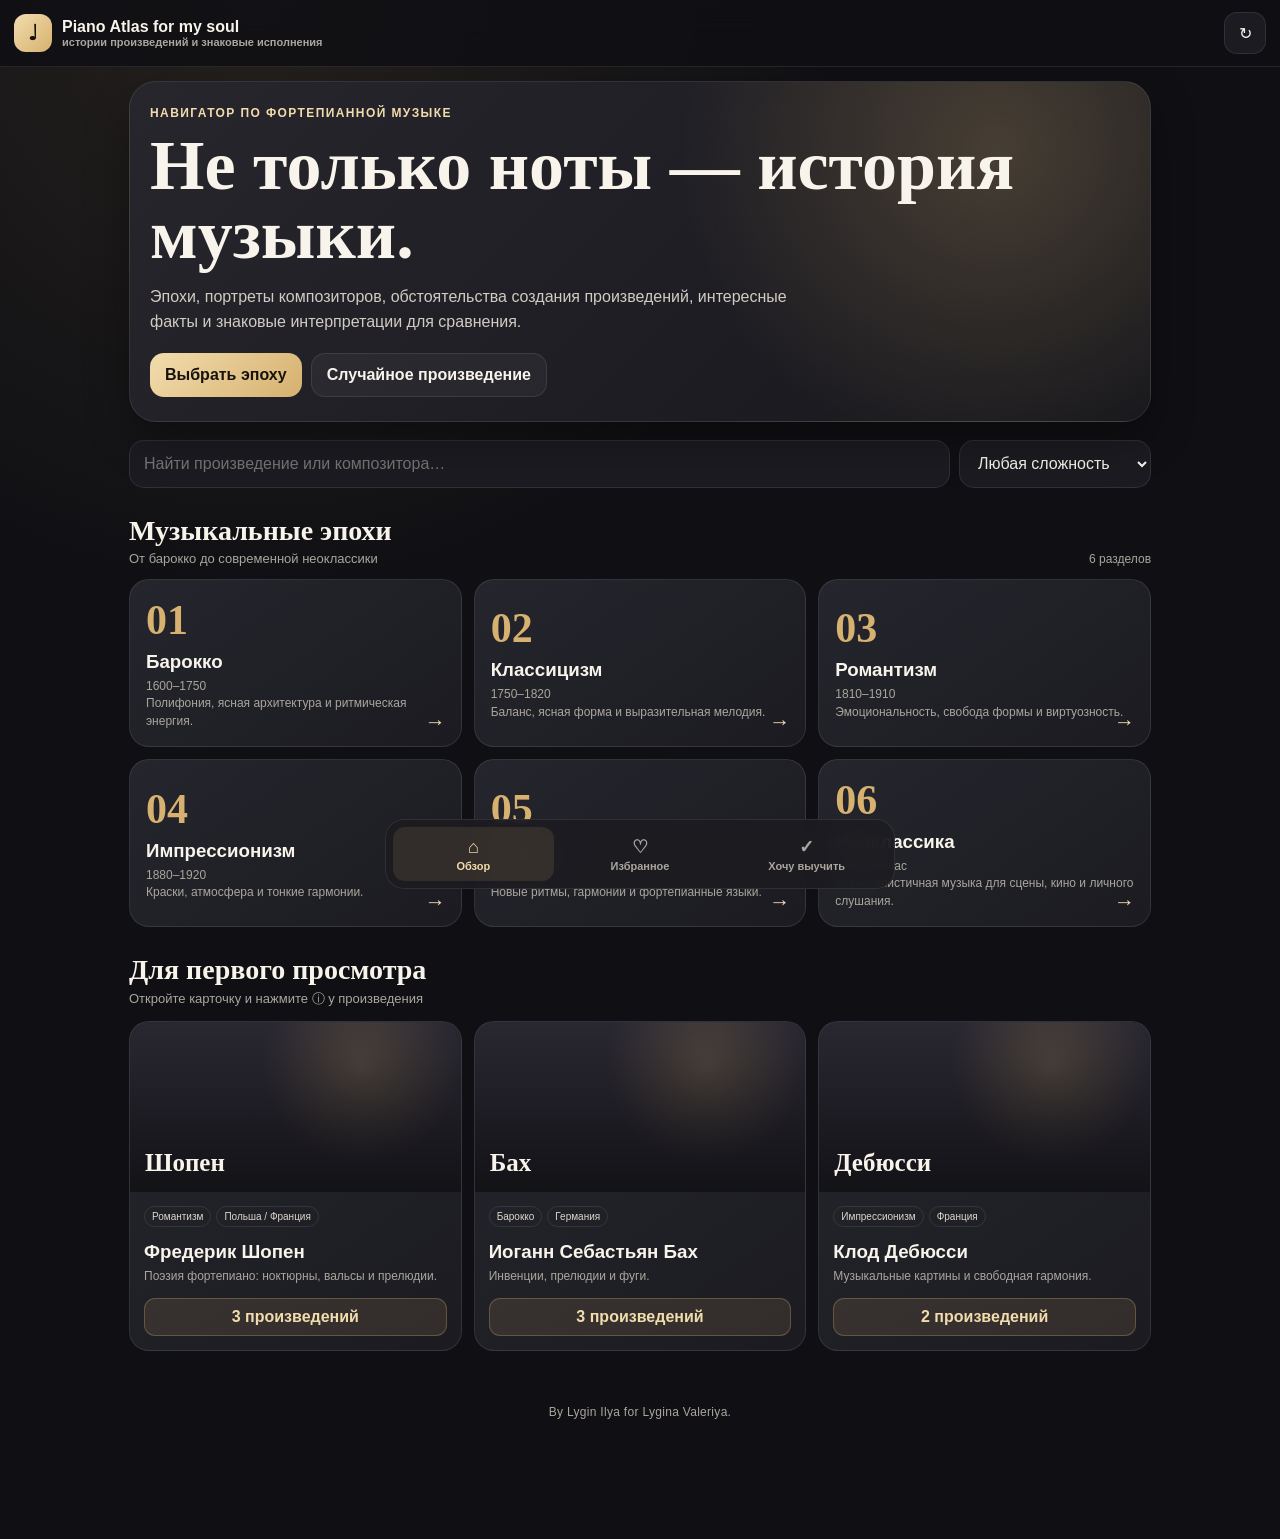
==== commit 1c78d072: "Update Piano Atlas dedication text" ====
--- a/piano-atlas/index.html
+++ b/piano-atlas/index.html
@@ -1,2 +1,2 @@
 <!doctype html>
-<html lang="ru"><head><meta charset="utf-8"><meta name="viewport" content="width=device-width,initial-scale=1,viewport-fit=cover"><meta name="theme-color" content="#101014"><meta name="apple-mobile-web-app-capable" content="yes"><meta name="apple-mobile-web-app-status-bar-style" content="black-translucent"><meta name="apple-mobile-web-app-title" content="Piano Atlas"><meta name="format-detection" content="telephone=no"><title>Piano Atlas</title><link rel="stylesheet" href="styles.css?v=2"></head><body><div class="app"><header class="top"><div class="brand"><div class="logo">♩</div><div>Piano Atlas<div class="sub">истории произведений и знаковые исполнения</div></div></div><button class="round" id="random" aria-label="Случайное произведение">↻</button></header><main id="main"></main><nav class="nav"><button class="on" data-v="home"><span>⌂</span>Обзор</button><button data-v="fav"><span>♡</span>Избранное</button><button data-v="learn"><span>✓</span>Хочу выучить</button></nav></div><div class="modal" id="modal"><div class="modalbox"><div class="mh"><b id="mt">Информация</b><button class="close" id="close">✕</button></div><div id="modalContent"></div></div></div><div class="toast" id="toast"></div><script src="data.js?v=2"></script><script src="app.js?v=2"></script></body></html>+<html lang="ru"><head><meta charset="utf-8"><meta name="viewport" content="width=device-width,initial-scale=1,viewport-fit=cover"><meta name="theme-color" content="#101014"><meta name="apple-mobile-web-app-capable" content="yes"><meta name="apple-mobile-web-app-status-bar-style" content="black-translucent"><meta name="apple-mobile-web-app-title" content="Piano Atlas for my soul"><meta name="format-detection" content="telephone=no"><title>Piano Atlas for my soul</title><link rel="stylesheet" href="styles.css?v=2"></head><body><div class="app"><header class="top"><div class="brand"><div class="logo">♩</div><div>Piano Atlas for my soul<div class="sub">истории произведений и знаковые исполнения</div></div></div><button class="round" id="random" aria-label="Случайное произведение">↻</button></header><main id="main"></main><footer style="width:min(1050px,100%);margin:18px auto 0;padding:22px 14px 28px;text-align:center;color:#aaa69d;font-size:12px;letter-spacing:.3px">By Lygin Ilya for Lygina Valeriya.</footer><nav class="nav"><button class="on" data-v="home"><span>⌂</span>Обзор</button><button data-v="fav"><span>♡</span>Избранное</button><button data-v="learn"><span>✓</span>Хочу выучить</button></nav></div><div class="modal" id="modal"><div class="modalbox"><div class="mh"><b id="mt">Информация</b><button class="close" id="close">✕</button></div><div id="modalContent"></div></div></div><div class="toast" id="toast"></div><script src="data.js?v=2"></script><script src="app.js?v=2"></script></body></html>
--- a/piano-atlas/styles.css
+++ b/piano-atlas/styles.css
@@ -0,0 +1 @@
+:root{--b:#101014;--p:#1b1b21;--p2:#25252d;--t:#f8f4eb;--m:#aaa69d;--g:#d6b16f;--g2:#f2dcad;--l:#ffffff17;--ok:#b8d7b0}*{box-sizing:border-box}html{background:var(--b)}body{margin:0;color:var(--t);background:radial-gradient(circle at 20% 0,#d6b16f1b,transparent 32%),var(--b);font-family:-apple-system,BlinkMacSystemFont,"Segoe UI",sans-serif;min-height:100vh}button,input,select{font:inherit}button{touch-action:manipulation;-webkit-tap-highlight-color:transparent}.app{padding-bottom:calc(92px + env(safe-area-inset-bottom))}.top{position:sticky;top:0;z-index:5;display:flex;justify-content:space-between;align-items:center;padding:calc(12px + env(safe-area-inset-top)) 14px 12px;background:#101014dc;-webkit-backdrop-filter:blur(16px);backdrop-filter:blur(16px);border-bottom:1px solid var(--l)}.brand{display:flex;align-items:center;gap:10px;font-weight:850}.logo{display:grid;place-items:center;width:38px;height:38px;border-radius:12px;background:linear-gradient(135deg,var(--g2),var(--g));color:#17120b;font-size:21px}.sub{font-size:11px;color:var(--m);font-weight:650}.round{width:42px;height:42px;border:1px solid var(--l);border-radius:13px;background:var(--p);color:var(--t)}main{width:min(1050px,100%);margin:auto;padding:14px}.hero{position:relative;overflow:hidden;padding:24px 20px;min-height:250px;border:1px solid var(--l);border-radius:27px;background:radial-gradient(circle at 85% 20%,#d6b16f3a,transparent 35%),linear-gradient(135deg,#28262d,#17171c);box-shadow:0 18px 45px #0005}.hero.with-photo{padding-right:min(42%,330px)}.hero-photo{position:absolute;right:0;top:0;width:min(40%,310px);height:100%;object-fit:cover;object-position:top center;filter:grayscale(.12) contrast(1.03);opacity:.92;-webkit-mask-image:linear-gradient(to right,transparent 0,#000 34%);mask-image:linear-gradient(to right,transparent 0,#000 34%)}.ey{position:relative;z-index:1;font-size:12px;letter-spacing:1.4px;text-transform:uppercase;color:var(--g2);font-weight:850}h1{position:relative;z-index:1;font:700 clamp(38px,10vw,70px)/.98 Georgia,serif;margin:12px 0}h2{font:700 28px Georgia,serif;margin:0}.hero p{position:relative;z-index:1;color:#d0ccc3;line-height:1.55;max-width:650px}.photo-credit{position:absolute;z-index:2;right:10px;bottom:8px;font-size:9px;color:#eee;background:#0008;padding:4px 6px;border-radius:8px;text-decoration:none}.actions{position:relative;z-index:2;display:flex;gap:9px;flex-wrap:wrap;margin-top:18px}.primary,.secondary{border-radius:14px;padding:12px 15px;font-weight:800}.primary{border:0;background:linear-gradient(135deg,var(--g2),var(--g));color:#17120b}.secondary{border:1px solid var(--l);background:#ffffff0b;color:var(--t)}.controls{display:grid;grid-template-columns:1fr auto;gap:9px;margin:18px 0}.controls input,.controls select{height:48px;border:1px solid var(--l);border-radius:15px;background:var(--p);color:var(--t);padding:0 14px;min-width:0}.head{display:flex;justify-content:space-between;align-items:end;gap:10px;margin:27px 0 13px}.head p{margin:4px 0 0;color:var(--m);font-size:13px}.count{color:var(--m);font-size:12px}.grid{display:grid;grid-template-columns:repeat(3,1fr);gap:12px}.era,.card{border:1px solid var(--l);border-radius:20px;background:linear-gradient(145deg,var(--p2),var(--p));color:var(--t);text-align:left}.era{position:relative;min-height:160px;padding:16px}.era b{font:700 42px Georgia,serif;color:var(--g)}.era h3,.card h3{margin:7px 0 5px}.era p,.card p{margin:0;color:var(--m);font-size:12px;line-height:1.45}.arrow{position:absolute;right:15px;bottom:12px;color:var(--g2);font-size:21px}.card{overflow:hidden}.cover{position:relative;height:170px;background:radial-gradient(circle at 70% 25%,#d6b16f38,transparent 38%),#292731;overflow:hidden}.cover img{width:100%;height:100%;object-fit:cover;object-position:top center;display:none}.cover img.loaded{display:block}.cover-fallback{position:absolute;inset:0;display:flex;align-items:end;padding:15px;font:700 25px Georgia,serif;background:linear-gradient(transparent,#0008)}.cover img.loaded+.cover-fallback{color:var(--t)}.body{padding:14px}.pill{display:inline-block;border:1px solid var(--l);border-radius:999px;padding:4px 7px;margin:0 5px 7px 0;font-size:10px;color:#ddd7cb}.open{width:100%;margin-top:12px;border:1px solid #d6b16f4a;border-radius:11px;background:#d6b16f20;color:var(--g2);padding:9px;font-weight:800}.crumb{display:flex;gap:7px;align-items:center;color:var(--m);font-size:12px;margin:2px 0 12px;overflow:auto;white-space:nowrap}.crumb button{border:0;background:none;color:var(--g2);padding:0}.works{display:grid;gap:9px}.work{display:grid;grid-template-columns:1fr auto;gap:10px;align-items:center;padding:13px;border:1px solid var(--l);border-radius:16px;background:var(--p)}.wt{font-weight:800}.ws{font-size:11px;color:var(--m);margin-top:5px}.yearline{display:flex;gap:6px;flex-wrap:wrap;margin-top:7px}.tag{font-size:10px;padding:4px 7px;border-radius:999px;background:#ffffff0c;border:1px solid var(--l);color:#d8d2c7}.dots{display:inline-flex;gap:2px;margin-left:5px}.dot{width:6px;height:6px;border-radius:50%;background:#44444c}.dot.on{background:var(--g)}.wa{display:flex;gap:6px}.mini{width:38px;height:38px;border:1px solid var(--l);border-radius:11px;background:var(--p2);color:var(--t)}.mini.on{background:var(--g);color:#17120b}.empty{text-align:center;color:var(--m);padding:30px;border:1px dashed var(--l);border-radius:18px}.nav{position:fixed;z-index:8;left:50%;bottom:calc(11px + env(safe-area-inset-bottom));transform:translateX(-50%);width:min(510px,calc(100% - 22px));display:grid;grid-template-columns:repeat(3,1fr);gap:6px;padding:7px;border:1px solid var(--l);border-radius:19px;background:#1b1b21ed;-webkit-backdrop-filter:blur(16px);backdrop-filter:blur(16px)}.nav button{border:0;border-radius:12px;padding:9px 4px;background:transparent;color:var(--m);font-size:11px;font-weight:750}.nav button.on{background:#d6b16f20;color:var(--g2)}.nav span{display:block;font-size:18px;margin-bottom:2px}.modal{display:none;position:fixed;inset:0;z-index:20;align-items:flex-end;background:#000b;padding:10px}.modal.on{display:flex}.modalbox{width:min(850px,100%);max-height:94dvh;margin:auto;overflow:auto;-webkit-overflow-scrolling:touch;border:1px solid var(--l);border-radius:24px;background:#151519}.mh{position:sticky;top:0;z-index:3;display:flex;justify-content:space-between;align-items:center;padding:13px;background:#151519ed;border-bottom:1px solid var(--l);-webkit-backdrop-filter:blur(10px);backdrop-filter:blur(10px)}.mh b{font-size:14px}.close{width:38px;height:38px;border-radius:11px;border:1px solid var(--l);background:var(--p2);color:var(--t)}.score,.details{padding:13px}.notice{padding:10px;border-radius:12px;background:#d6b16f18;color:#ecd9b2;font-size:12px}.sheet{margin-top:10px;min-height:620px;padding:26px 17px;border-radius:8px;background:#fbfaf5;color:#202020}.sheet h3,.sheet p{text-align:center}.staff{height:82px;margin:16px 0;background:repeating-linear-gradient(to bottom,transparent 0 12px,#333 12px 13px);overflow:hidden}.notes{font:32px/68px Georgia,serif;letter-spacing:10px;white-space:nowrap}.detail-title{font:700 30px/1.05 Georgia,serif;margin:4px 0 8px}.detail-sub{color:var(--m);font-size:13px;margin-bottom:14px}.meta-grid{display:grid;grid-template-columns:repeat(3,1fr);gap:8px}.meta{padding:12px;border-radius:15px;border:1px solid var(--l);background:var(--p)}.meta small{display:block;color:var(--m);font-size:10px;text-transform:uppercase;letter-spacing:.7px;margin-bottom:5px}.meta b{font-size:13px}.fact{margin-top:12px;padding:14px;border-radius:16px;background:linear-gradient(135deg,#d6b16f1d,#ffffff09);border:1px solid #d6b16f34;line-height:1.5}.fact strong{display:block;color:var(--g2);margin-bottom:6px}.interpret{margin-top:16px}.interpret h3{font:700 21px Georgia,serif;margin:0 0 8px}.interpret p{color:var(--m);font-size:12px;line-height:1.5}.players{display:flex;flex-wrap:wrap;gap:7px}.player{padding:8px 10px;border-radius:12px;border:1px solid var(--l);background:var(--p2);font-size:12px}.source-link{display:inline-block;margin-top:16px;color:var(--g2);text-decoration:none;border-bottom:1px dashed #d6b16f66;font-size:12px}.disclaimer{margin:15px 0;padding:11px 13px;border-left:3px solid var(--g);background:#ffffff08;color:var(--m);font-size:11px;line-height:1.5;border-radius:0 12px 12px 0}.toast{position:fixed;z-index:30;left:50%;bottom:calc(92px + env(safe-area-inset-bottom));transform:translate(-50%,18px);opacity:0;padding:10px 13px;border-radius:12px;background:#f3eadc;color:#17120b;font-weight:800;transition:.2s}.toast.on{opacity:1;transform:translate(-50%,0)}@media(max-width:760px){.grid{grid-template-columns:repeat(2,1fr)}}@media(max-width:540px){main{padding:11px}.grid{grid-template-columns:1fr}.controls{grid-template-columns:1fr}.work{grid-template-columns:1fr}.wa{justify-content:flex-end}.hero{min-height:285px}.hero.with-photo{padding-right:20px;padding-top:210px}.hero-photo{width:100%;height:205px;-webkit-mask-image:linear-gradient(to bottom,#000 0,#000 55%,transparent 100%);mask-image:linear-gradient(to bottom,#000 0,#000 55%,transparent 100%)}.photo-credit{top:178px;bottom:auto}.top{padding-left:11px;padding-right:11px}.meta-grid{grid-template-columns:1fr}.cover{height:230px}}
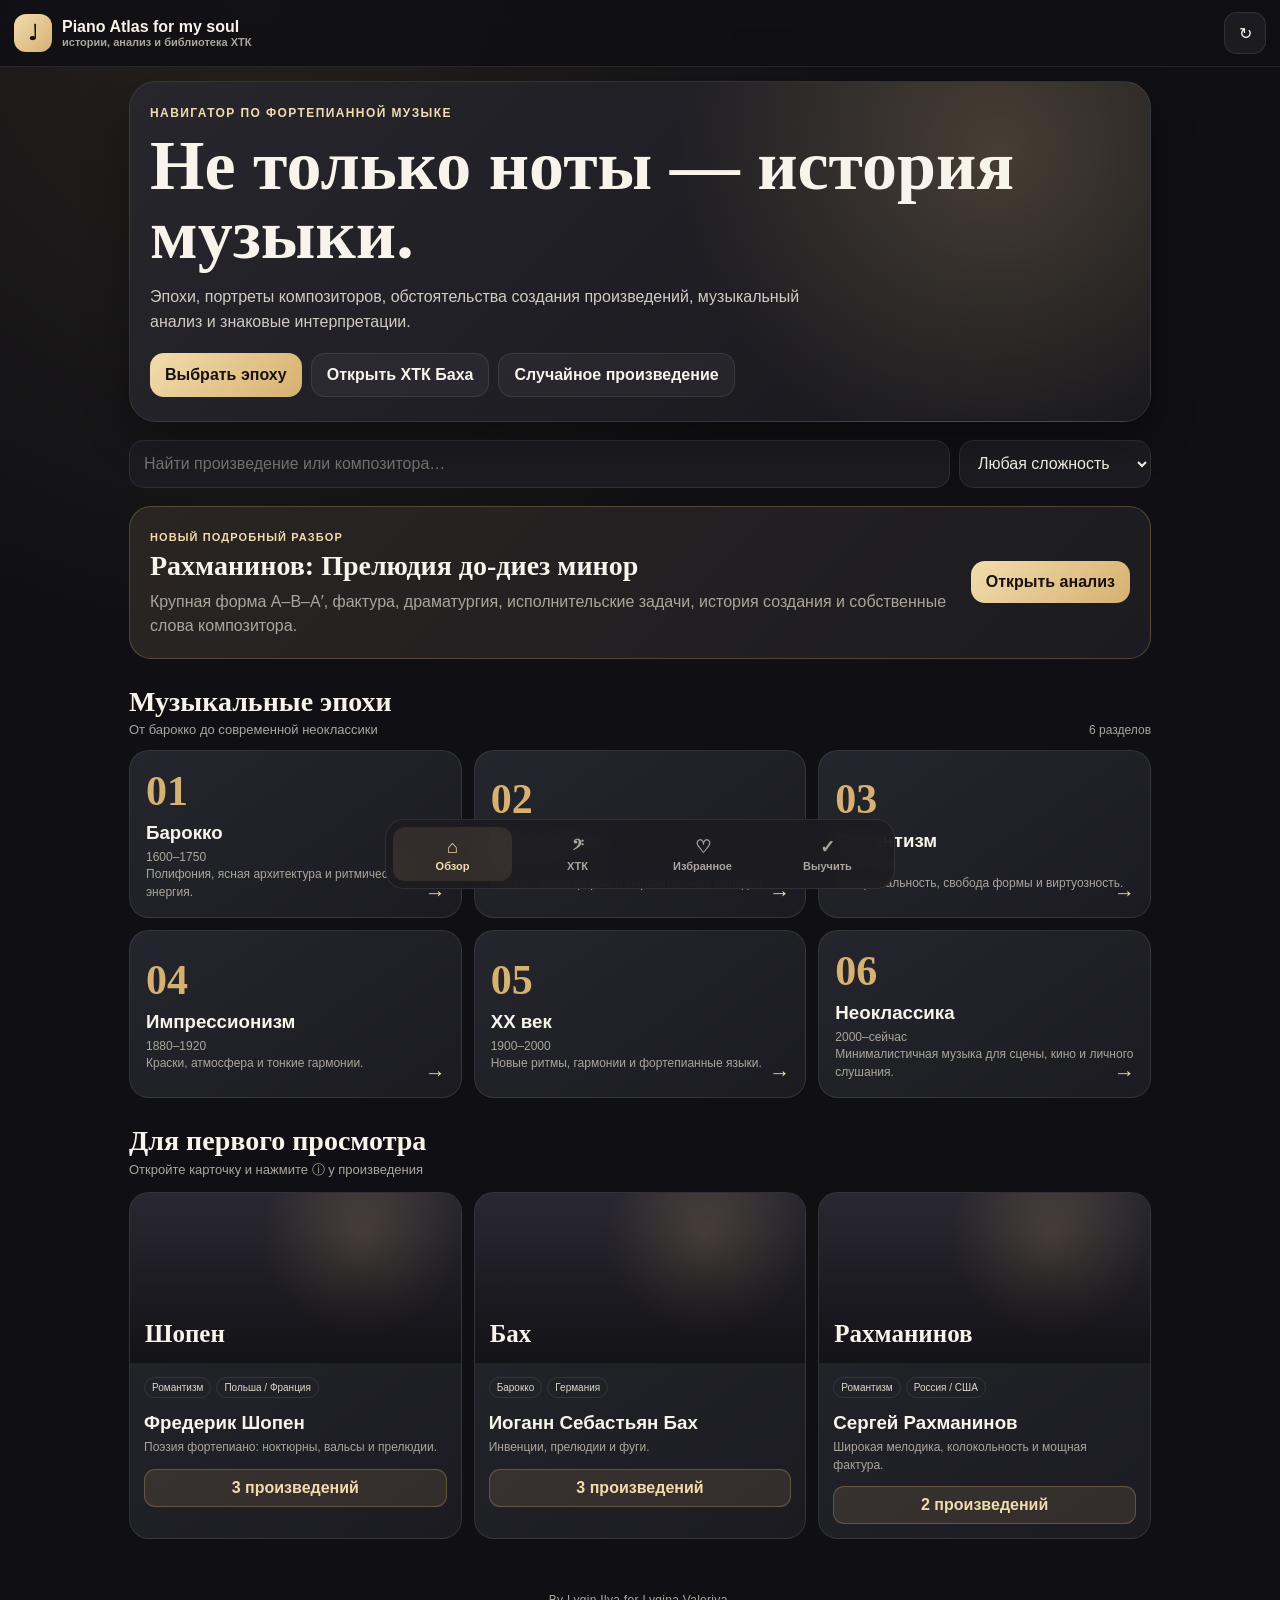
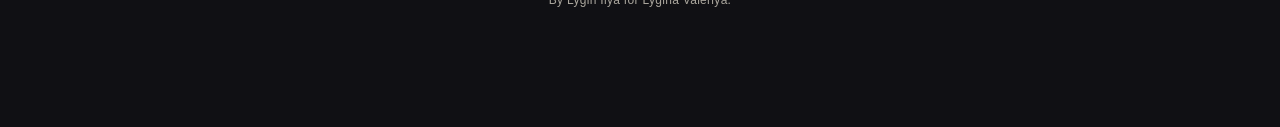
==== commit 1449313a: "Enable Rachmaninoff analysis and complete WTC library" ====
--- a/piano-atlas/index.html
+++ b/piano-atlas/index.html
@@ -1,2 +1,2 @@
 <!doctype html>
-<html lang="ru"><head><meta charset="utf-8"><meta name="viewport" content="width=device-width,initial-scale=1,viewport-fit=cover"><meta name="theme-color" content="#101014"><meta name="apple-mobile-web-app-capable" content="yes"><meta name="apple-mobile-web-app-status-bar-style" content="black-translucent"><meta name="apple-mobile-web-app-title" content="Piano Atlas for my soul"><meta name="format-detection" content="telephone=no"><title>Piano Atlas for my soul</title><link rel="stylesheet" href="styles.css?v=2"></head><body><div class="app"><header class="top"><div class="brand"><div class="logo">♩</div><div>Piano Atlas for my soul<div class="sub">истории произведений и знаковые исполнения</div></div></div><button class="round" id="random" aria-label="Случайное произведение">↻</button></header><main id="main"></main><footer style="width:min(1050px,100%);margin:18px auto 0;padding:22px 14px 28px;text-align:center;color:#aaa69d;font-size:12px;letter-spacing:.3px">By Lygin Ilya for Lygina Valeriya.</footer><nav class="nav"><button class="on" data-v="home"><span>⌂</span>Обзор</button><button data-v="fav"><span>♡</span>Избранное</button><button data-v="learn"><span>✓</span>Хочу выучить</button></nav></div><div class="modal" id="modal"><div class="modalbox"><div class="mh"><b id="mt">Информация</b><button class="close" id="close">✕</button></div><div id="modalContent"></div></div></div><div class="toast" id="toast"></div><script src="data.js?v=2"></script><script src="app.js?v=2"></script></body></html>+<html lang="ru"><head><meta charset="utf-8"><meta name="viewport" content="width=device-width,initial-scale=1,viewport-fit=cover"><meta name="theme-color" content="#101014"><meta name="apple-mobile-web-app-capable" content="yes"><meta name="apple-mobile-web-app-status-bar-style" content="black-translucent"><meta name="apple-mobile-web-app-title" content="Piano Atlas for my soul"><meta name="format-detection" content="telephone=no"><title>Piano Atlas for my soul</title><link rel="stylesheet" href="styles-v4.css?v=4"></head><body><div class="app"><header class="top"><div class="brand"><div class="logo">♩</div><div>Piano Atlas for my soul<div class="sub">истории, анализ и библиотека ХТК</div></div></div><button class="round" id="random" aria-label="Случайное произведение">↻</button></header><main id="main"></main><footer style="width:min(1050px,100%);margin:18px auto 0;padding:22px 14px 28px;text-align:center;color:#aaa69d;font-size:12px;letter-spacing:.3px">By Lygin Ilya for Lygina Valeriya.</footer><nav class="nav"><button class="on" data-v="home"><span>⌂</span>Обзор</button><button data-v="wtc"><span>𝄢</span>ХТК</button><button data-v="fav"><span>♡</span>Избранное</button><button data-v="learn"><span>✓</span>Выучить</button></nav></div><div class="modal" id="modal"><div class="modalbox"><div class="mh"><b id="mt">Информация</b><button class="close" id="close">✕</button></div><div id="modalContent"></div></div></div><div class="toast" id="toast"></div><script src="data.js?v=2"></script><script src="extras-v4.js?v=4"></script><script src="app-v4.js?v=4"></script></body></html>
--- a/piano-atlas/styles-v4.css
+++ b/piano-atlas/styles-v4.css
@@ -0,0 +1 @@
+:root{--b:#101014;--p:#1b1b21;--p2:#25252d;--t:#f8f4eb;--m:#aaa69d;--g:#d6b16f;--g2:#f2dcad;--l:#ffffff17;--ok:#b8d7b0}*{box-sizing:border-box}html{background:var(--b)}body{margin:0;color:var(--t);background:radial-gradient(circle at 20% 0,#d6b16f1b,transparent 32%),var(--b);font-family:-apple-system,BlinkMacSystemFont,"Segoe UI",sans-serif;min-height:100vh}button,input,select{font:inherit}button{touch-action:manipulation;-webkit-tap-highlight-color:transparent}.app{padding-bottom:calc(92px + env(safe-area-inset-bottom))}.top{position:sticky;top:0;z-index:5;display:flex;justify-content:space-between;align-items:center;padding:calc(12px + env(safe-area-inset-top)) 14px 12px;background:#101014dc;-webkit-backdrop-filter:blur(16px);backdrop-filter:blur(16px);border-bottom:1px solid var(--l)}.brand{display:flex;align-items:center;gap:10px;font-weight:850}.logo{display:grid;place-items:center;width:38px;height:38px;border-radius:12px;background:linear-gradient(135deg,var(--g2),var(--g));color:#17120b;font-size:21px}.sub{font-size:11px;color:var(--m);font-weight:650}.round{width:42px;height:42px;border:1px solid var(--l);border-radius:13px;background:var(--p);color:var(--t)}main{width:min(1050px,100%);margin:auto;padding:14px}.hero{position:relative;overflow:hidden;padding:24px 20px;min-height:250px;border:1px solid var(--l);border-radius:27px;background:radial-gradient(circle at 85% 20%,#d6b16f3a,transparent 35%),linear-gradient(135deg,#28262d,#17171c);box-shadow:0 18px 45px #0005}.hero.with-photo{padding-right:min(42%,330px)}.hero-photo{position:absolute;right:0;top:0;width:min(40%,310px);height:100%;object-fit:cover;object-position:top center;filter:grayscale(.12) contrast(1.03);opacity:.92;-webkit-mask-image:linear-gradient(to right,transparent 0,#000 34%);mask-image:linear-gradient(to right,transparent 0,#000 34%)}.ey{position:relative;z-index:1;font-size:12px;letter-spacing:1.4px;text-transform:uppercase;color:var(--g2);font-weight:850}h1{position:relative;z-index:1;font:700 clamp(38px,10vw,70px)/.98 Georgia,serif;margin:12px 0}h2{font:700 28px Georgia,serif;margin:0}.hero p{position:relative;z-index:1;color:#d0ccc3;line-height:1.55;max-width:650px}.photo-credit{position:absolute;z-index:2;right:10px;bottom:8px;font-size:9px;color:#eee;background:#0008;padding:4px 6px;border-radius:8px;text-decoration:none}.actions{position:relative;z-index:2;display:flex;gap:9px;flex-wrap:wrap;margin-top:18px}.primary,.secondary{border-radius:14px;padding:12px 15px;font-weight:800}.primary{border:0;background:linear-gradient(135deg,var(--g2),var(--g));color:#17120b}.secondary{border:1px solid var(--l);background:#ffffff0b;color:var(--t)}.controls{display:grid;grid-template-columns:1fr auto;gap:9px;margin:18px 0}.controls input,.controls select{height:48px;border:1px solid var(--l);border-radius:15px;background:var(--p);color:var(--t);padding:0 14px;min-width:0}.head{display:flex;justify-content:space-between;align-items:end;gap:10px;margin:27px 0 13px}.head p{margin:4px 0 0;color:var(--m);font-size:13px}.count{color:var(--m);font-size:12px}.grid{display:grid;grid-template-columns:repeat(3,1fr);gap:12px}.era,.card{border:1px solid var(--l);border-radius:20px;background:linear-gradient(145deg,var(--p2),var(--p));color:var(--t);text-align:left}.era{position:relative;min-height:160px;padding:16px}.era b{font:700 42px Georgia,serif;color:var(--g)}.era h3,.card h3{margin:7px 0 5px}.era p,.card p{margin:0;color:var(--m);font-size:12px;line-height:1.45}.arrow{position:absolute;right:15px;bottom:12px;color:var(--g2);font-size:21px}.card{overflow:hidden}.cover{position:relative;height:170px;background:radial-gradient(circle at 70% 25%,#d6b16f38,transparent 38%),#292731;overflow:hidden}.cover img{width:100%;height:100%;object-fit:cover;object-position:top center;display:none}.cover img.loaded{display:block}.cover-fallback{position:absolute;inset:0;display:flex;align-items:end;padding:15px;font:700 25px Georgia,serif;background:linear-gradient(transparent,#0008)}.cover img.loaded+.cover-fallback{color:var(--t)}.body{padding:14px}.pill{display:inline-block;border:1px solid var(--l);border-radius:999px;padding:4px 7px;margin:0 5px 7px 0;font-size:10px;color:#ddd7cb}.open{width:100%;margin-top:12px;border:1px solid #d6b16f4a;border-radius:11px;background:#d6b16f20;color:var(--g2);padding:9px;font-weight:800}.crumb{display:flex;gap:7px;align-items:center;color:var(--m);font-size:12px;margin:2px 0 12px;overflow:auto;white-space:nowrap}.crumb button{border:0;background:none;color:var(--g2);padding:0}.works{display:grid;gap:9px}.work{display:grid;grid-template-columns:1fr auto;gap:10px;align-items:center;padding:13px;border:1px solid var(--l);border-radius:16px;background:var(--p)}.wt{font-weight:800}.ws{font-size:11px;color:var(--m);margin-top:5px}.yearline{display:flex;gap:6px;flex-wrap:wrap;margin-top:7px}.tag{font-size:10px;padding:4px 7px;border-radius:999px;background:#ffffff0c;border:1px solid var(--l);color:#d8d2c7}.dots{display:inline-flex;gap:2px;margin-left:5px}.dot{width:6px;height:6px;border-radius:50%;background:#44444c}.dot.on{background:var(--g)}.wa{display:flex;gap:6px}.mini{width:38px;height:38px;border:1px solid var(--l);border-radius:11px;background:var(--p2);color:var(--t)}.mini.on{background:var(--g);color:#17120b}.empty{text-align:center;color:var(--m);padding:30px;border:1px dashed var(--l);border-radius:18px}.nav{position:fixed;z-index:8;left:50%;bottom:calc(11px + env(safe-area-inset-bottom));transform:translateX(-50%);width:min(510px,calc(100% - 22px));display:grid;grid-template-columns:repeat(4,1fr);gap:6px;padding:7px;border:1px solid var(--l);border-radius:19px;background:#1b1b21ed;-webkit-backdrop-filter:blur(16px);backdrop-filter:blur(16px)}.nav button{border:0;border-radius:12px;padding:9px 4px;background:transparent;color:var(--m);font-size:11px;font-weight:750}.nav button.on{background:#d6b16f20;color:var(--g2)}.nav span{display:block;font-size:18px;margin-bottom:2px}.modal{display:none;position:fixed;inset:0;z-index:20;align-items:flex-end;background:#000b;padding:10px}.modal.on{display:flex}.modalbox{width:min(850px,100%);max-height:94dvh;margin:auto;overflow:auto;-webkit-overflow-scrolling:touch;border:1px solid var(--l);border-radius:24px;background:#151519}.mh{position:sticky;top:0;z-index:3;display:flex;justify-content:space-between;align-items:center;padding:13px;background:#151519ed;border-bottom:1px solid var(--l);-webkit-backdrop-filter:blur(10px);backdrop-filter:blur(10px)}.mh b{font-size:14px}.close{width:38px;height:38px;border-radius:11px;border:1px solid var(--l);background:var(--p2);color:var(--t)}.score,.details{padding:13px}.notice{padding:10px;border-radius:12px;background:#d6b16f18;color:#ecd9b2;font-size:12px}.sheet{margin-top:10px;min-height:620px;padding:26px 17px;border-radius:8px;background:#fbfaf5;color:#202020}.sheet h3,.sheet p{text-align:center}.staff{height:82px;margin:16px 0;background:repeating-linear-gradient(to bottom,transparent 0 12px,#333 12px 13px);overflow:hidden}.notes{font:32px/68px Georgia,serif;letter-spacing:10px;white-space:nowrap}.detail-title{font:700 30px/1.05 Georgia,serif;margin:4px 0 8px}.detail-sub{color:var(--m);font-size:13px;margin-bottom:14px}.meta-grid{display:grid;grid-template-columns:repeat(3,1fr);gap:8px}.meta{padding:12px;border-radius:15px;border:1px solid var(--l);background:var(--p)}.meta small{display:block;color:var(--m);font-size:10px;text-transform:uppercase;letter-spacing:.7px;margin-bottom:5px}.meta b{font-size:13px}.fact{margin-top:12px;padding:14px;border-radius:16px;background:linear-gradient(135deg,#d6b16f1d,#ffffff09);border:1px solid #d6b16f34;line-height:1.5}.fact strong{display:block;color:var(--g2);margin-bottom:6px}.interpret{margin-top:16px}.interpret h3{font:700 21px Georgia,serif;margin:0 0 8px}.interpret p{color:var(--m);font-size:12px;line-height:1.5}.players{display:flex;flex-wrap:wrap;gap:7px}.player{padding:8px 10px;border-radius:12px;border:1px solid var(--l);background:var(--p2);font-size:12px}.source-link{display:inline-block;margin-top:16px;color:var(--g2);text-decoration:none;border-bottom:1px dashed #d6b16f66;font-size:12px}.disclaimer{margin:15px 0;padding:11px 13px;border-left:3px solid var(--g);background:#ffffff08;color:var(--m);font-size:11px;line-height:1.5;border-radius:0 12px 12px 0}.toast{position:fixed;z-index:30;left:50%;bottom:calc(92px + env(safe-area-inset-bottom));transform:translate(-50%,18px);opacity:0;padding:10px 13px;border-radius:12px;background:#f3eadc;color:#17120b;font-weight:800;transition:.2s}.toast.on{opacity:1;transform:translate(-50%,0)}@media(max-width:760px){.grid{grid-template-columns:repeat(2,1fr)}}@media(max-width:540px){main{padding:11px}.grid{grid-template-columns:1fr}.controls{grid-template-columns:1fr}.work{grid-template-columns:1fr}.wa{justify-content:flex-end}.hero{min-height:285px}.hero.with-photo{padding-right:20px;padding-top:210px}.hero-photo{width:100%;height:205px;-webkit-mask-image:linear-gradient(to bottom,#000 0,#000 55%,transparent 100%);mask-image:linear-gradient(to bottom,#000 0,#000 55%,transparent 100%)}.photo-credit{top:178px;bottom:auto}.top{padding-left:11px;padding-right:11px}.meta-grid{grid-template-columns:1fr}.cover{height:230px}}.feature-card{display:grid;grid-template-columns:1fr auto;gap:18px;align-items:center;margin:18px 0;padding:20px;border:1px solid #d6b16f45;border-radius:22px;background:linear-gradient(135deg,#2a2522,#1b1b21)}.feature-card h2{margin:5px 0 8px}.feature-card p{margin:0;color:var(--m);line-height:1.5}.feature-kicker{color:var(--g2);font-size:11px;text-transform:uppercase;letter-spacing:1.1px;font-weight:850}.author-box,.history-box{margin-top:16px;padding:16px;border:1px solid #d6b16f40;border-radius:16px;background:#d6b16f12}.author-box strong,.author-box h3,.history-box h3{display:block;margin:0 0 8px;color:var(--g2)}.author-box p,.history-box p{margin:0;color:#ddd7cb;line-height:1.6}.analysis-link{margin-top:12px;padding:0;border:0;background:none;color:var(--g2);font-weight:850;text-align:left}.analysis-page h3{margin:22px 0 10px}.analysis-summary{display:grid;grid-template-columns:1fr 1fr;gap:10px;margin-top:18px}.analysis-summary>div{padding:13px;border:1px solid var(--l);border-radius:14px;background:var(--p)}.analysis-summary small{display:block;color:var(--m);margin-bottom:5px}.analysis-summary b{font-size:13px;line-height:1.45}.form-map{display:grid;gap:8px}.form-row{display:grid;grid-template-columns:155px 1fr;gap:12px;padding:13px;border:1px solid var(--l);border-radius:14px;background:var(--p)}.form-name{color:var(--g2);font-weight:850}.form-name small{display:block;margin-top:4px;color:var(--m);font-weight:650}.form-text{color:#d4d0c7;line-height:1.55;font-size:13px}.analysis-columns{display:grid;grid-template-columns:1fr 1fr;gap:10px}.analysis-columns section{padding:14px;border:1px solid var(--l);border-radius:15px;background:#ffffff08}.analysis-columns h3{margin:0 0 8px}.analysis-columns p{margin:0;color:#d4d0c7;line-height:1.55}.task-list{margin:0;padding-left:22px;color:#d4d0c7}.task-list li{margin:0 0 10px;line-height:1.5}.analysis-note{margin-top:16px;padding:12px;border-radius:13px;background:#ffffff09;color:var(--m);font-size:12px;line-height:1.5}.source-stack{display:grid;gap:8px;margin-top:16px}.source-link.compact{margin:0}.wtc-hero{background:radial-gradient(circle at 85% 20%,#d6b16f45,transparent 38%),linear-gradient(135deg,#28211c,#17171c)}.wtc-stats{position:relative;z-index:1;display:flex;gap:10px;flex-wrap:wrap;margin-top:20px}.wtc-stats span{padding:10px 13px;border:1px solid var(--l);border-radius:13px;background:#0002;color:#d7d1c5;font-size:12px}.wtc-stats b{display:block;color:var(--g2);font:700 24px Georgia,serif}.wtc-controls{display:grid;grid-template-columns:1fr auto;gap:9px;margin:18px 0}.wtc-controls input,.wtc-controls select{height:48px;border:1px solid var(--l);border-radius:15px;background:var(--p);color:var(--t);padding:0 14px}.book-intro{padding:17px;border:1px solid var(--l);border-radius:18px;background:var(--p);margin-bottom:14px}.book-intro h2{font-size:22px;margin-bottom:7px}.book-intro p{margin:0;color:var(--m);line-height:1.55}.wtc-list{display:grid;gap:8px}.wtc-item{display:grid;grid-template-columns:52px 1fr auto;gap:12px;align-items:center;padding:12px;border:1px solid var(--l);border-radius:15px;background:var(--p)}.wtc-num{display:grid;place-items:center;width:45px;height:45px;border-radius:12px;background:#d6b16f18;color:var(--g2);font:700 18px Georgia,serif}.wtc-title{font-weight:850}.wtc-meta{margin-top:4px;color:var(--m);font-size:11px}.wtc-actions{display:flex;gap:6px}.wtc-actions a{display:grid;place-items:center;width:39px;height:39px;border:1px solid var(--l);border-radius:11px;background:var(--p2);color:var(--t);text-decoration:none}.wtc-actions a:hover{background:#d6b16f20;color:var(--g2)}@media(max-width:620px){.feature-card{grid-template-columns:1fr}.analysis-summary,.analysis-columns{grid-template-columns:1fr}.form-row{grid-template-columns:1fr}.wtc-controls{grid-template-columns:1fr}.wtc-item{grid-template-columns:44px 1fr}.wtc-actions{grid-column:2;justify-content:flex-end}.nav button{font-size:10px}.nav span{font-size:17px}}
